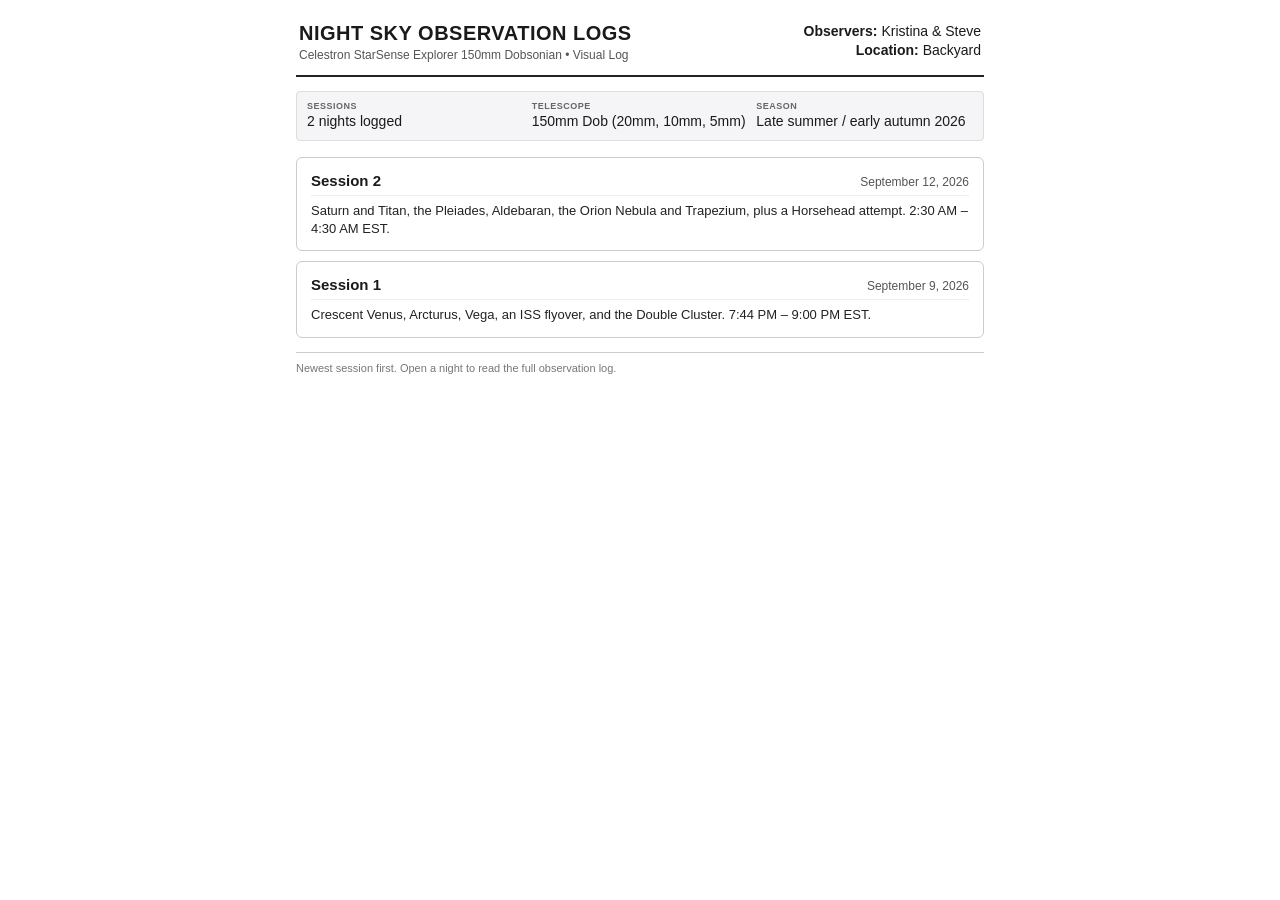
==== index.html @ d37bc0c3 "Add Pages index and correct session observation times. Co-authored-by: Cursor <cursoragent@cursor.co" ====
<!DOCTYPE html>
<html lang="en">
<head>
<meta charset="UTF-8">
<meta name="viewport" content="width=device-width, initial-scale=1">
<title>Backyard Stargazing Logs</title>
<style>
  * { box-sizing: border-box; }
  body {
    font-family: -apple-system, BlinkMacSystemFont, "Segoe UI", Roboto, Helvetica, Arial, sans-serif;
    color: #1a1a1a;
    background: #fff;
    margin: 0;
    padding: 16px;
    font-size: 14px;
    line-height: 1.4;
    max-width: 720px;
    margin-left: auto;
    margin-right: auto;
  }
  .header-table {
    width: 100%;
    border-bottom: 2px solid #222;
    padding-bottom: 8px;
    margin-bottom: 14px;
  }
  .title {
    font-size: 20px;
    font-weight: 700;
    letter-spacing: 0.5px;
    text-transform: uppercase;
  }
  .subtitle {
    font-size: 12px;
    color: #555;
  }
  .meta-grid {
    display: grid;
    grid-template-columns: repeat(3, 1fr);
    gap: 8px;
    background: #f5f5f7;
    border: 1px solid #ddd;
    border-radius: 4px;
    padding: 8px 10px;
    margin-bottom: 16px;
  }
  .meta-item strong {
    display: block;
    font-size: 9px;
    text-transform: uppercase;
    color: #666;
    letter-spacing: 0.5px;
  }
  .session {
    display: block;
    text-decoration: none;
    color: inherit;
    border: 1px solid #ccc;
    border-radius: 6px;
    padding: 12px 14px;
    margin-bottom: 10px;
  }
  .session:hover {
    border-color: #888;
    background: #fafafa;
  }
  .session-header {
    display: flex;
    justify-content: space-between;
    align-items: baseline;
    gap: 12px;
    border-bottom: 1px solid #eee;
    padding-bottom: 4px;
    margin-bottom: 6px;
  }
  .session-name {
    font-size: 15px;
    font-weight: 700;
  }
  .session-date {
    font-size: 12px;
    color: #555;
    white-space: nowrap;
  }
  .session-notes {
    font-size: 13px;
    color: #222;
  }
  .footer {
    margin-top: 14px;
    border-top: 1px solid #ccc;
    padding-top: 8px;
    font-size: 11px;
    color: #777;
  }
  @media (max-width: 560px) {
    .meta-grid { grid-template-columns: 1fr; }
    .session-header { flex-direction: column; gap: 2px; }
  }
</style>
</head>
<body>

  <table class="header-table">
    <tr>
      <td>
        <div class="title">Night Sky Observation Logs</div>
        <div class="subtitle">Celestron StarSense Explorer 150mm Dobsonian &bull; Visual Log</div>
      </td>
      <td style="text-align: right;">
        <strong>Observers:</strong> Kristina &amp; Steve<br>
        <strong>Location:</strong> Backyard
      </td>
    </tr>
  </table>

  <div class="meta-grid">
    <div class="meta-item">
      <strong>Sessions</strong>
      2 nights logged
    </div>
    <div class="meta-item">
      <strong>Telescope</strong>
      150mm Dob (20mm, 10mm, 5mm)
    </div>
    <div class="meta-item">
      <strong>Season</strong>
      Late summer / early autumn 2026
    </div>
  </div>

  <a class="session" href="sat-9-12-2026.html">
    <div class="session-header">
      <span class="session-name">Session 2</span>
      <span class="session-date">September 12, 2026</span>
    </div>
    <div class="session-notes">
      Saturn and Titan, the Pleiades, Aldebaran, the Orion Nebula and Trapezium, plus a Horsehead attempt. 2:30 AM – 4:30 AM EST.
    </div>
  </a>

  <a class="session" href="wed-9-9-2026.html">
    <div class="session-header">
      <span class="session-name">Session 1</span>
      <span class="session-date">September 9, 2026</span>
    </div>
    <div class="session-notes">
      Crescent Venus, Arcturus, Vega, an ISS flyover, and the Double Cluster. 7:44 PM – 9:00 PM EST.
    </div>
  </a>

  <div class="footer">
    Newest session first. Open a night to read the full observation log.
  </div>

</body>
</html>
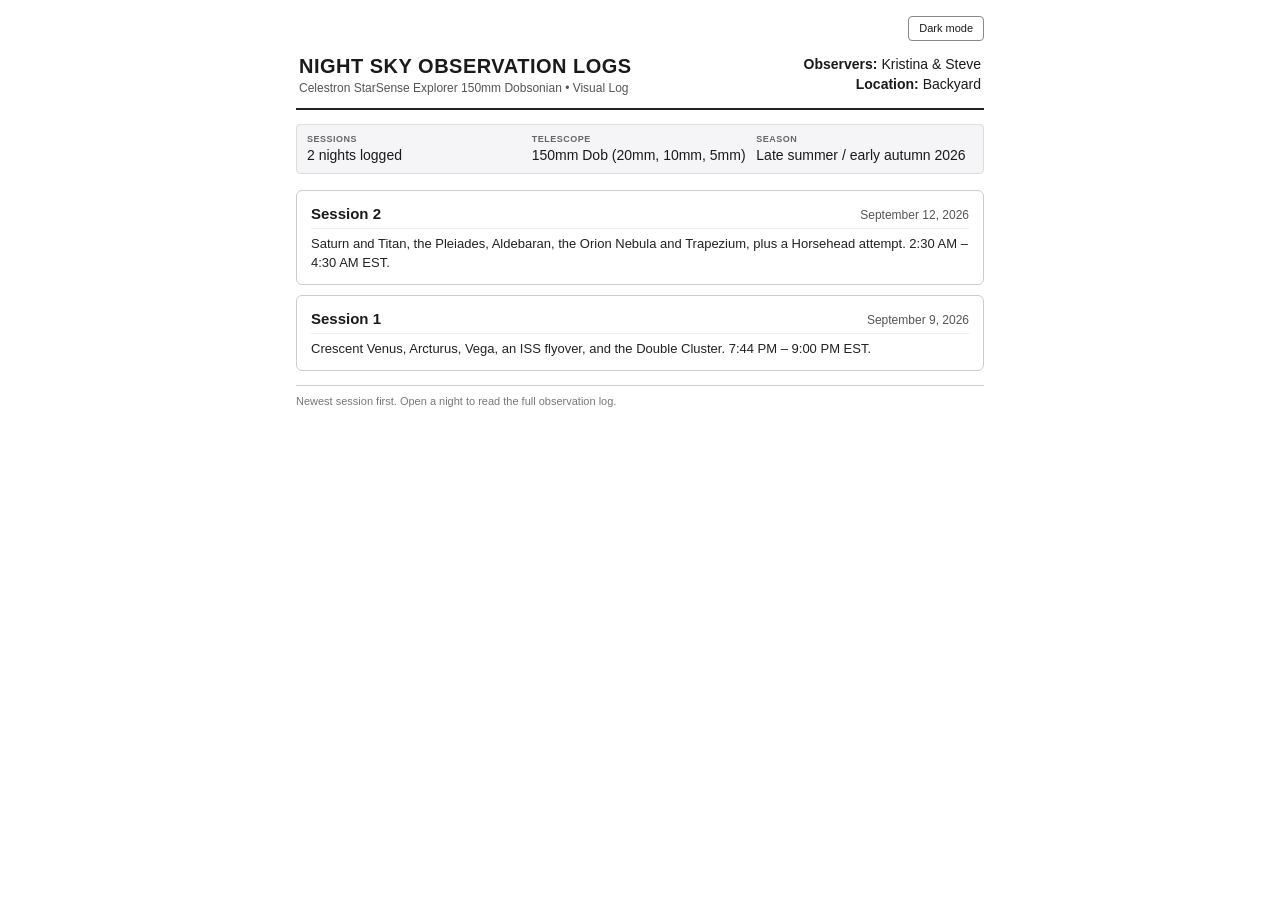
==== commit 25aae70f: "Add dark mode toggle with light-only printing and home links on logs. Co-authored-by: Cursor <cursor" ====
--- a/index.html
+++ b/index.html
@@ -4,12 +4,53 @@
 <meta charset="UTF-8">
 <meta name="viewport" content="width=device-width, initial-scale=1">
 <title>Backyard Stargazing Logs</title>
+<script>
+(function () {
+  try {
+    if (localStorage.getItem("stargazing-theme") === "dark") {
+      document.documentElement.setAttribute("data-theme", "dark");
+    }
+  } catch (e) {}
+})();
+</script>
 <style>
+  :root {
+    --bg: #fff;
+    --fg: #1a1a1a;
+    --muted: #555;
+    --label: #666;
+    --footer: #777;
+    --border: #ccc;
+    --border-strong: #222;
+    --hairline: #eee;
+    --meta-bg: #f5f5f7;
+    --meta-border: #ddd;
+    --hover-bg: #fafafa;
+    --notes: #222;
+    --toggle-bg: #fff;
+    --toggle-border: #888;
+  }
+  [data-theme="dark"] {
+    --bg: #12151c;
+    --fg: #e8eaed;
+    --muted: #9aa0a6;
+    --label: #9aa0a6;
+    --footer: #8b9198;
+    --border: #3a404a;
+    --border-strong: #c5c9d0;
+    --hairline: #2a303a;
+    --meta-bg: #1a1f28;
+    --meta-border: #3a404a;
+    --hover-bg: #1c222c;
+    --notes: #d5d8dc;
+    --toggle-bg: #1a1f28;
+    --toggle-border: #8b9198;
+  }
   * { box-sizing: border-box; }
   body {
     font-family: -apple-system, BlinkMacSystemFont, "Segoe UI", Roboto, Helvetica, Arial, sans-serif;
-    color: #1a1a1a;
-    background: #fff;
+    color: var(--fg);
+    background: var(--bg);
     margin: 0;
     padding: 16px;
     font-size: 14px;
@@ -18,9 +59,27 @@
     margin-left: auto;
     margin-right: auto;
   }
+  .theme-bar {
+    display: flex;
+    justify-content: flex-end;
+    margin-bottom: 8px;
+  }
+  .theme-toggle {
+    font: inherit;
+    font-size: 11px;
+    color: var(--fg);
+    background: var(--toggle-bg);
+    border: 1px solid var(--toggle-border);
+    border-radius: 4px;
+    padding: 4px 10px;
+    cursor: pointer;
+  }
+  .theme-toggle:hover {
+    background: var(--hover-bg);
+  }
   .header-table {
     width: 100%;
-    border-bottom: 2px solid #222;
+    border-bottom: 2px solid var(--border-strong);
     padding-bottom: 8px;
     margin-bottom: 14px;
   }
@@ -32,14 +91,14 @@
   }
   .subtitle {
     font-size: 12px;
-    color: #555;
+    color: var(--muted);
   }
   .meta-grid {
     display: grid;
     grid-template-columns: repeat(3, 1fr);
     gap: 8px;
-    background: #f5f5f7;
-    border: 1px solid #ddd;
+    background: var(--meta-bg);
+    border: 1px solid var(--meta-border);
     border-radius: 4px;
     padding: 8px 10px;
     margin-bottom: 16px;
@@ -48,28 +107,28 @@
     display: block;
     font-size: 9px;
     text-transform: uppercase;
-    color: #666;
+    color: var(--label);
     letter-spacing: 0.5px;
   }
   .session {
     display: block;
     text-decoration: none;
     color: inherit;
-    border: 1px solid #ccc;
+    border: 1px solid var(--border);
     border-radius: 6px;
     padding: 12px 14px;
     margin-bottom: 10px;
   }
   .session:hover {
-    border-color: #888;
-    background: #fafafa;
+    border-color: var(--toggle-border);
+    background: var(--hover-bg);
   }
   .session-header {
     display: flex;
     justify-content: space-between;
     align-items: baseline;
     gap: 12px;
-    border-bottom: 1px solid #eee;
+    border-bottom: 1px solid var(--hairline);
     padding-bottom: 4px;
     margin-bottom: 6px;
   }
@@ -79,27 +138,83 @@
   }
   .session-date {
     font-size: 12px;
-    color: #555;
+    color: var(--muted);
     white-space: nowrap;
   }
   .session-notes {
     font-size: 13px;
-    color: #222;
+    color: var(--notes);
   }
   .footer {
     margin-top: 14px;
-    border-top: 1px solid #ccc;
+    border-top: 1px solid var(--border);
     padding-top: 8px;
     font-size: 11px;
-    color: #777;
-  }
-  @media (max-width: 560px) {
+    color: var(--footer);
+  }
+  @media screen and (max-width: 560px) {
     .meta-grid { grid-template-columns: 1fr; }
     .session-header { flex-direction: column; gap: 2px; }
+  }
+  @media print {
+    @page {
+      size: letter portrait;
+      margin: 0.35in;
+    }
+    :root, [data-theme="dark"] {
+      --bg: #fff !important;
+      --fg: #1a1a1a !important;
+      --muted: #555 !important;
+      --label: #666 !important;
+      --footer: #777 !important;
+      --border: #ccc !important;
+      --border-strong: #222 !important;
+      --hairline: #eee !important;
+      --meta-bg: #f5f5f7 !important;
+      --meta-border: #ddd !important;
+      --hover-bg: #fafafa !important;
+      --notes: #222 !important;
+    }
+    .theme-bar { display: none !important; }
+    body {
+      max-width: none;
+      padding: 0;
+      font-size: 10.5px;
+      background: #fff !important;
+      color: #1a1a1a !important;
+      print-color-adjust: exact;
+      -webkit-print-color-adjust: exact;
+    }
+    .meta-grid {
+      grid-template-columns: repeat(3, 1fr);
+      background: #f5f5f7 !important;
+      border-color: #ddd !important;
+      color: #1a1a1a !important;
+    }
+    .session {
+      border-color: #ccc !important;
+      background: transparent !important;
+      color: #1a1a1a !important;
+    }
+    .session-header {
+      flex-direction: row;
+      border-color: #eee !important;
+    }
+    .session:hover {
+      border-color: #ccc;
+      background: transparent;
+    }
+    .subtitle, .session-date, .footer { color: #555 !important; }
+    .session-notes { color: #222 !important; }
+    .header-table { border-color: #222 !important; }
   }
 </style>
 </head>
 <body>
+
+  <div class="theme-bar">
+    <button type="button" class="theme-toggle" id="theme-toggle" aria-pressed="false">Dark mode</button>
+  </div>
 
   <table class="header-table">
     <tr>
@@ -153,5 +268,52 @@
     Newest session first. Open a night to read the full observation log.
   </div>
 
+<script>
+(function () {
+  var key = "stargazing-theme";
+  var root = document.documentElement;
+  var btn = document.getElementById("theme-toggle");
+  var savedTheme = null;
+
+  function isDark() {
+    return root.getAttribute("data-theme") === "dark";
+  }
+
+  function syncButton() {
+    var dark = isDark();
+    btn.textContent = dark ? "Light mode" : "Dark mode";
+    btn.setAttribute("aria-pressed", dark ? "true" : "false");
+  }
+
+  function setTheme(theme) {
+    if (theme === "dark") {
+      root.setAttribute("data-theme", "dark");
+    } else {
+      root.removeAttribute("data-theme");
+    }
+    try { localStorage.setItem(key, theme); } catch (e) {}
+    syncButton();
+  }
+
+  btn.addEventListener("click", function () {
+    setTheme(isDark() ? "light" : "dark");
+  });
+
+  window.addEventListener("beforeprint", function () {
+    savedTheme = isDark() ? "dark" : "light";
+    root.removeAttribute("data-theme");
+  });
+
+  window.addEventListener("afterprint", function () {
+    if (savedTheme === "dark") {
+      root.setAttribute("data-theme", "dark");
+    }
+    savedTheme = null;
+    syncButton();
+  });
+
+  syncButton();
+})();
+</script>
 </body>
 </html>
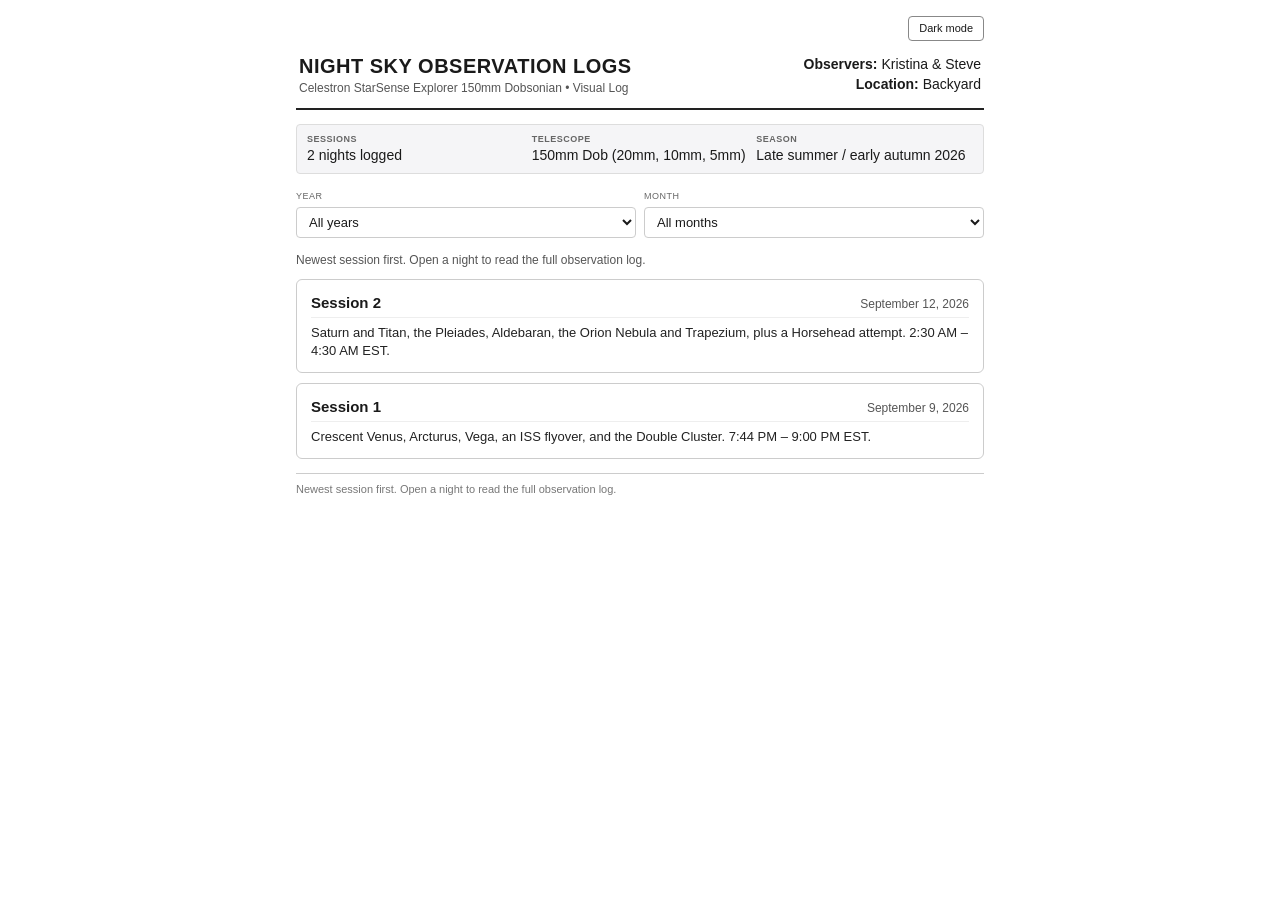
==== commit a776887f: "Add shared assets and wire pages to the new logs layout. Co-authored-by: Cursor <cursoragent@cursor." ====
--- a/index.html
+++ b/index.html
@@ -13,208 +13,9 @@
   } catch (e) {}
 })();
 </script>
-<style>
-  :root {
-    --bg: #fff;
-    --fg: #1a1a1a;
-    --muted: #555;
-    --label: #666;
-    --footer: #777;
-    --border: #ccc;
-    --border-strong: #222;
-    --hairline: #eee;
-    --meta-bg: #f5f5f7;
-    --meta-border: #ddd;
-    --hover-bg: #fafafa;
-    --notes: #222;
-    --toggle-bg: #fff;
-    --toggle-border: #888;
-  }
-  [data-theme="dark"] {
-    --bg: #12151c;
-    --fg: #e8eaed;
-    --muted: #9aa0a6;
-    --label: #9aa0a6;
-    --footer: #8b9198;
-    --border: #3a404a;
-    --border-strong: #c5c9d0;
-    --hairline: #2a303a;
-    --meta-bg: #1a1f28;
-    --meta-border: #3a404a;
-    --hover-bg: #1c222c;
-    --notes: #d5d8dc;
-    --toggle-bg: #1a1f28;
-    --toggle-border: #8b9198;
-  }
-  * { box-sizing: border-box; }
-  body {
-    font-family: -apple-system, BlinkMacSystemFont, "Segoe UI", Roboto, Helvetica, Arial, sans-serif;
-    color: var(--fg);
-    background: var(--bg);
-    margin: 0;
-    padding: 16px;
-    font-size: 14px;
-    line-height: 1.4;
-    max-width: 720px;
-    margin-left: auto;
-    margin-right: auto;
-  }
-  .theme-bar {
-    display: flex;
-    justify-content: flex-end;
-    margin-bottom: 8px;
-  }
-  .theme-toggle {
-    font: inherit;
-    font-size: 11px;
-    color: var(--fg);
-    background: var(--toggle-bg);
-    border: 1px solid var(--toggle-border);
-    border-radius: 4px;
-    padding: 4px 10px;
-    cursor: pointer;
-  }
-  .theme-toggle:hover {
-    background: var(--hover-bg);
-  }
-  .header-table {
-    width: 100%;
-    border-bottom: 2px solid var(--border-strong);
-    padding-bottom: 8px;
-    margin-bottom: 14px;
-  }
-  .title {
-    font-size: 20px;
-    font-weight: 700;
-    letter-spacing: 0.5px;
-    text-transform: uppercase;
-  }
-  .subtitle {
-    font-size: 12px;
-    color: var(--muted);
-  }
-  .meta-grid {
-    display: grid;
-    grid-template-columns: repeat(3, 1fr);
-    gap: 8px;
-    background: var(--meta-bg);
-    border: 1px solid var(--meta-border);
-    border-radius: 4px;
-    padding: 8px 10px;
-    margin-bottom: 16px;
-  }
-  .meta-item strong {
-    display: block;
-    font-size: 9px;
-    text-transform: uppercase;
-    color: var(--label);
-    letter-spacing: 0.5px;
-  }
-  .session {
-    display: block;
-    text-decoration: none;
-    color: inherit;
-    border: 1px solid var(--border);
-    border-radius: 6px;
-    padding: 12px 14px;
-    margin-bottom: 10px;
-  }
-  .session:hover {
-    border-color: var(--toggle-border);
-    background: var(--hover-bg);
-  }
-  .session-header {
-    display: flex;
-    justify-content: space-between;
-    align-items: baseline;
-    gap: 12px;
-    border-bottom: 1px solid var(--hairline);
-    padding-bottom: 4px;
-    margin-bottom: 6px;
-  }
-  .session-name {
-    font-size: 15px;
-    font-weight: 700;
-  }
-  .session-date {
-    font-size: 12px;
-    color: var(--muted);
-    white-space: nowrap;
-  }
-  .session-notes {
-    font-size: 13px;
-    color: var(--notes);
-  }
-  .footer {
-    margin-top: 14px;
-    border-top: 1px solid var(--border);
-    padding-top: 8px;
-    font-size: 11px;
-    color: var(--footer);
-  }
-  @media screen and (max-width: 560px) {
-    .meta-grid { grid-template-columns: 1fr; }
-    .session-header { flex-direction: column; gap: 2px; }
-  }
-  @media print {
-    @page {
-      size: letter portrait;
-      margin: 0.35in;
-    }
-    :root, [data-theme="dark"] {
-      --bg: #fff !important;
-      --fg: #1a1a1a !important;
-      --muted: #555 !important;
-      --label: #666 !important;
-      --footer: #777 !important;
-      --border: #ccc !important;
-      --border-strong: #222 !important;
-      --hairline: #eee !important;
-      --meta-bg: #f5f5f7 !important;
-      --meta-border: #ddd !important;
-      --hover-bg: #fafafa !important;
-      --notes: #222 !important;
-    }
-    .theme-bar { display: none !important; }
-    body {
-      max-width: none;
-      padding: 0;
-      font-size: 10.5px;
-      background: #fff !important;
-      color: #1a1a1a !important;
-      print-color-adjust: exact;
-      -webkit-print-color-adjust: exact;
-    }
-    .meta-grid {
-      grid-template-columns: repeat(3, 1fr);
-      background: #f5f5f7 !important;
-      border-color: #ddd !important;
-      color: #1a1a1a !important;
-    }
-    .session {
-      border-color: #ccc !important;
-      background: transparent !important;
-      color: #1a1a1a !important;
-    }
-    .session-header {
-      flex-direction: row;
-      border-color: #eee !important;
-    }
-    .session:hover {
-      border-color: #ccc;
-      background: transparent;
-    }
-    .subtitle, .session-date, .footer { color: #555 !important; }
-    .session-notes { color: #222 !important; }
-    .header-table { border-color: #222 !important; }
-  }
-</style>
+<link rel="stylesheet" href="assets/css/styles.css">
 </head>
-<body>
-
-  <div class="theme-bar">
-    <button type="button" class="theme-toggle" id="theme-toggle" aria-pressed="false">Dark mode</button>
-  </div>
+<body data-page="index">
 
   <table class="header-table">
     <tr>
@@ -232,7 +33,7 @@
   <div class="meta-grid">
     <div class="meta-item">
       <strong>Sessions</strong>
-      2 nights logged
+      <span id="session-count">Loading…</span>
     </div>
     <div class="meta-item">
       <strong>Telescope</strong>
@@ -244,76 +45,30 @@
     </div>
   </div>
 
-  <a class="session" href="sat-9-12-2026.html">
-    <div class="session-header">
-      <span class="session-name">Session 2</span>
-      <span class="session-date">September 12, 2026</span>
+  <div class="filters" aria-label="Filter sessions">
+    <div class="filter-field">
+      <label for="filter-year">Year</label>
+      <select id="filter-year">
+        <option value="">All years</option>
+      </select>
     </div>
-    <div class="session-notes">
-      Saturn and Titan, the Pleiades, Aldebaran, the Orion Nebula and Trapezium, plus a Horsehead attempt. 2:30 AM – 4:30 AM EST.
+    <div class="filter-field">
+      <label for="filter-month">Month</label>
+      <select id="filter-month">
+        <option value="">All months</option>
+      </select>
     </div>
-  </a>
+  </div>
 
-  <a class="session" href="wed-9-9-2026.html">
-    <div class="session-header">
-      <span class="session-name">Session 1</span>
-      <span class="session-date">September 9, 2026</span>
-    </div>
-    <div class="session-notes">
-      Crescent Venus, Arcturus, Vega, an ISS flyover, and the Double Cluster. 7:44 PM – 9:00 PM EST.
-    </div>
-  </a>
+  <div class="session-status" id="session-status">Loading sessions…</div>
+  <div id="session-list"></div>
 
   <div class="footer">
     Newest session first. Open a night to read the full observation log.
   </div>
 
-<script>
-(function () {
-  var key = "stargazing-theme";
-  var root = document.documentElement;
-  var btn = document.getElementById("theme-toggle");
-  var savedTheme = null;
-
-  function isDark() {
-    return root.getAttribute("data-theme") === "dark";
-  }
-
-  function syncButton() {
-    var dark = isDark();
-    btn.textContent = dark ? "Light mode" : "Dark mode";
-    btn.setAttribute("aria-pressed", dark ? "true" : "false");
-  }
-
-  function setTheme(theme) {
-    if (theme === "dark") {
-      root.setAttribute("data-theme", "dark");
-    } else {
-      root.removeAttribute("data-theme");
-    }
-    try { localStorage.setItem(key, theme); } catch (e) {}
-    syncButton();
-  }
-
-  btn.addEventListener("click", function () {
-    setTheme(isDark() ? "light" : "dark");
-  });
-
-  window.addEventListener("beforeprint", function () {
-    savedTheme = isDark() ? "dark" : "light";
-    root.removeAttribute("data-theme");
-  });
-
-  window.addEventListener("afterprint", function () {
-    if (savedTheme === "dark") {
-      root.setAttribute("data-theme", "dark");
-    }
-    savedTheme = null;
-    syncButton();
-  });
-
-  syncButton();
-})();
-</script>
+<script src="assets/js/theme.js"></script>
+<script src="assets/js/sessions.js"></script>
+<script src="assets/js/index.js"></script>
 </body>
 </html>
--- a/assets/css/styles.css
+++ b/assets/css/styles.css
@@ -0,0 +1,595 @@
+:root {
+  --bg: #fff;
+  --fg: #1a1a1a;
+  --muted: #555;
+  --label: #666;
+  --footer: #777;
+  --border: #ccc;
+  --border-strong: #222;
+  --hairline: #eee;
+  --meta-bg: #f5f5f7;
+  --meta-border: #ddd;
+  --hover-bg: #fafafa;
+  --notes: #222;
+  --notes-strong: #111;
+  --sketch-border: #333;
+  --sketch-bg: #0d1117;
+  --sketch-dash: #ddd;
+  --toggle-bg: #fff;
+  --toggle-border: #888;
+}
+
+[data-theme="dark"] {
+  --bg: #12151c;
+  --fg: #e8eaed;
+  --muted: #9aa0a6;
+  --label: #9aa0a6;
+  --footer: #8b9198;
+  --border: #3a404a;
+  --border-strong: #c5c9d0;
+  --hairline: #2a303a;
+  --meta-bg: #1a1f28;
+  --meta-border: #3a404a;
+  --hover-bg: #1c222c;
+  --notes: #d5d8dc;
+  --notes-strong: #f0f2f5;
+  --sketch-border: #8b9198;
+  --sketch-bg: #0d1117;
+  --sketch-dash: #3a404a;
+  --toggle-bg: #1a1f28;
+  --toggle-border: #8b9198;
+}
+
+body[data-sketch="light"] {
+  --sketch-bg: #fafafa;
+}
+
+html[data-theme="dark"] body[data-sketch="light"] {
+  --sketch-bg: #0d1117;
+}
+
+* {
+  box-sizing: border-box;
+}
+
+body {
+  font-family: -apple-system, BlinkMacSystemFont, "Segoe UI", Roboto, Helvetica, Arial, sans-serif;
+  color: var(--fg);
+  background: var(--bg);
+  margin: 0;
+  line-height: 1.4;
+}
+
+body[data-page="index"] {
+  padding: 16px;
+  font-size: 14px;
+  max-width: 720px;
+  margin-left: auto;
+  margin-right: auto;
+}
+
+body[data-page="log"] {
+  padding: 8px;
+  font-size: 10.5px;
+  line-height: 1.35;
+}
+
+.theme-bar {
+  display: flex;
+  justify-content: space-between;
+  align-items: center;
+  gap: 8px;
+  margin-bottom: 8px;
+}
+
+body[data-page="index"] .theme-bar {
+  justify-content: flex-end;
+}
+
+.theme-bar-spacer {
+  flex: 1;
+}
+
+.home-link {
+  display: inline-flex;
+  align-items: center;
+  justify-content: center;
+  width: 28px;
+  height: 28px;
+  color: var(--fg);
+  border: 1px solid var(--toggle-border);
+  border-radius: 4px;
+  background: var(--toggle-bg);
+  text-decoration: none;
+}
+
+.home-link:hover {
+  background: var(--hover-bg);
+}
+
+.home-link svg {
+  width: 14px;
+  height: 14px;
+  fill: none;
+  stroke: currentColor;
+  stroke-width: 2;
+  stroke-linecap: round;
+  stroke-linejoin: round;
+}
+
+.theme-toggle {
+  font: inherit;
+  font-size: 11px;
+  color: var(--fg);
+  background: var(--toggle-bg);
+  border: 1px solid var(--toggle-border);
+  border-radius: 4px;
+  padding: 4px 10px;
+  cursor: pointer;
+}
+
+body[data-page="log"] .theme-toggle {
+  font-size: 10px;
+  padding: 3px 8px;
+}
+
+.theme-toggle:hover {
+  background: var(--hover-bg);
+}
+
+.header-table {
+  width: 100%;
+  border-bottom: 2px solid var(--border-strong);
+  padding-bottom: 8px;
+  margin-bottom: 14px;
+}
+
+body[data-page="log"] .header-table {
+  padding-bottom: 4px;
+  margin-bottom: 8px;
+}
+
+.title {
+  font-size: 20px;
+  font-weight: 700;
+  letter-spacing: 0.5px;
+  text-transform: uppercase;
+}
+
+body[data-page="log"] .title {
+  font-size: 17px;
+}
+
+.subtitle {
+  font-size: 12px;
+  color: var(--muted);
+}
+
+body[data-page="log"] .subtitle {
+  font-size: 10.5px;
+}
+
+.meta-grid {
+  display: grid;
+  grid-template-columns: repeat(3, 1fr);
+  gap: 8px;
+  background: var(--meta-bg);
+  border: 1px solid var(--meta-border);
+  border-radius: 4px;
+  padding: 8px 10px;
+  margin-bottom: 16px;
+}
+
+body[data-page="log"] .meta-grid {
+  grid-template-columns: repeat(4, 1fr);
+  gap: 6px;
+  padding: 6px 10px;
+  margin-bottom: 8px;
+}
+
+.meta-item strong {
+  display: block;
+  font-size: 9px;
+  text-transform: uppercase;
+  color: var(--label);
+  letter-spacing: 0.5px;
+}
+
+body[data-page="log"] .meta-item strong {
+  font-size: 8.5px;
+}
+
+.filters {
+  display: grid;
+  grid-template-columns: repeat(2, 1fr);
+  gap: 8px;
+  margin-bottom: 14px;
+}
+
+.filter-field label {
+  display: block;
+  font-size: 9px;
+  text-transform: uppercase;
+  letter-spacing: 0.5px;
+  color: var(--label);
+  margin-bottom: 4px;
+}
+
+.filter-field select {
+  width: 100%;
+  font: inherit;
+  font-size: 13px;
+  color: var(--fg);
+  background: var(--toggle-bg);
+  border: 1px solid var(--border);
+  border-radius: 4px;
+  padding: 6px 8px;
+}
+
+.session-status {
+  font-size: 12px;
+  color: var(--muted);
+  margin-bottom: 10px;
+}
+
+.session {
+  display: block;
+  text-decoration: none;
+  color: inherit;
+  border: 1px solid var(--border);
+  border-radius: 6px;
+  padding: 12px 14px;
+  margin-bottom: 10px;
+}
+
+.session:hover {
+  border-color: var(--toggle-border);
+  background: var(--hover-bg);
+}
+
+.session-header {
+  display: flex;
+  justify-content: space-between;
+  align-items: baseline;
+  gap: 12px;
+  border-bottom: 1px solid var(--hairline);
+  padding-bottom: 4px;
+  margin-bottom: 6px;
+}
+
+.session-name {
+  font-size: 15px;
+  font-weight: 700;
+}
+
+.session-date {
+  font-size: 12px;
+  color: var(--muted);
+  white-space: nowrap;
+}
+
+.session-notes {
+  font-size: 13px;
+  color: var(--notes);
+}
+
+.empty-state {
+  border: 1px dashed var(--border);
+  border-radius: 6px;
+  padding: 16px;
+  color: var(--muted);
+  font-size: 13px;
+}
+
+.log-entry {
+  display: grid;
+  grid-template-columns: 80px 1fr;
+  gap: 10px;
+  border: 1px solid var(--border);
+  border-radius: 5px;
+  padding: 6px 8px;
+  margin-bottom: 6px;
+  page-break-inside: avoid;
+}
+
+.sketch-col {
+  display: flex;
+  flex-direction: column;
+  align-items: center;
+  justify-content: center;
+  border-right: 1px dashed var(--sketch-dash);
+  padding-right: 6px;
+}
+
+.sketch-circle {
+  width: 62px;
+  height: 62px;
+  border: 1.2px solid var(--sketch-border);
+  border-radius: 50%;
+  display: flex;
+  align-items: center;
+  justify-content: center;
+  background: var(--sketch-bg);
+  position: relative;
+  overflow: hidden;
+}
+
+.sketch-label {
+  font-size: 7.5px;
+  text-transform: uppercase;
+  color: var(--footer);
+  margin-top: 3px;
+}
+
+.details-col {
+  display: flex;
+  flex-direction: column;
+  justify-content: center;
+}
+
+.target-header {
+  display: flex;
+  justify-content: space-between;
+  align-items: baseline;
+  border-bottom: 1px solid var(--hairline);
+  padding-bottom: 2px;
+  margin-bottom: 3px;
+}
+
+.target-name {
+  font-size: 12px;
+  font-weight: 700;
+}
+
+.target-specs {
+  font-size: 9.5px;
+  color: var(--muted);
+}
+
+.notes {
+  font-size: 10px;
+  color: var(--notes);
+}
+
+.notes strong {
+  color: var(--notes-strong);
+}
+
+.footer {
+  margin-top: 14px;
+  border-top: 1px solid var(--border);
+  padding-top: 8px;
+  font-size: 11px;
+  color: var(--footer);
+}
+
+body[data-page="log"] .footer {
+  margin-top: 6px;
+  padding-top: 4px;
+  display: flex;
+  justify-content: space-between;
+  font-size: 8.5px;
+}
+
+@media screen and (max-width: 560px) {
+  body[data-page="log"] {
+    padding: 16px;
+    font-size: 14px;
+    line-height: 1.4;
+  }
+
+  .theme-toggle {
+    font-size: 11px;
+    padding: 4px 10px;
+  }
+
+  body[data-page="log"] .title {
+    font-size: 18px;
+  }
+
+  body[data-page="log"] .subtitle {
+    font-size: 12px;
+  }
+
+  .meta-grid,
+  body[data-page="log"] .meta-grid,
+  .filters {
+    grid-template-columns: 1fr;
+  }
+
+  body[data-page="log"] .meta-grid {
+    gap: 8px;
+    padding: 8px 10px;
+    margin-bottom: 14px;
+  }
+
+  body[data-page="log"] .meta-item strong {
+    font-size: 9px;
+  }
+
+  .session-header {
+    flex-direction: column;
+    gap: 2px;
+  }
+
+  .log-entry {
+    grid-template-columns: 1fr;
+    gap: 8px;
+    padding: 12px 14px;
+    margin-bottom: 10px;
+  }
+
+  .sketch-col {
+    border-right: none;
+    border-bottom: 1px dashed var(--sketch-dash);
+    padding-right: 0;
+    padding-bottom: 8px;
+  }
+
+  .target-header {
+    flex-direction: column;
+    gap: 2px;
+    align-items: flex-start;
+  }
+
+  .target-name {
+    font-size: 15px;
+  }
+
+  .target-specs {
+    font-size: 12px;
+  }
+
+  .notes {
+    font-size: 13px;
+  }
+
+  body[data-page="log"] .footer {
+    flex-direction: column;
+    gap: 4px;
+    font-size: 11px;
+  }
+}
+
+@page {
+  size: letter portrait;
+  margin: 0.35in;
+}
+
+@media print {
+  :root,
+  [data-theme="dark"] {
+    --bg: #fff !important;
+    --fg: #1a1a1a !important;
+    --muted: #555 !important;
+    --label: #666 !important;
+    --footer: #777 !important;
+    --border: #ccc !important;
+    --border-strong: #222 !important;
+    --hairline: #eee !important;
+    --meta-bg: #f5f5f7 !important;
+    --meta-border: #ddd !important;
+    --hover-bg: #fafafa !important;
+    --notes: #222 !important;
+    --notes-strong: #111 !important;
+    --sketch-border: #333 !important;
+    --sketch-bg: #0d1117 !important;
+    --sketch-dash: #ddd !important;
+  }
+
+  body[data-sketch="light"] {
+    --sketch-bg: #fafafa !important;
+  }
+
+  .theme-bar,
+  .filters,
+  .session-status {
+    display: none !important;
+  }
+
+  body {
+    background: #fff !important;
+    color: #1a1a1a !important;
+    print-color-adjust: exact;
+    -webkit-print-color-adjust: exact;
+  }
+
+  body[data-page="index"] {
+    max-width: none;
+    padding: 0;
+    font-size: 10.5px;
+  }
+
+  body[data-page="log"] {
+    padding: 0;
+    font-size: 10.5px;
+    line-height: 1.35;
+  }
+
+  .meta-grid {
+    background: #f5f5f7 !important;
+    border-color: #ddd !important;
+    color: #1a1a1a !important;
+  }
+
+  body[data-page="index"] .meta-grid {
+    grid-template-columns: repeat(3, 1fr);
+  }
+
+  body[data-page="log"] .meta-grid {
+    grid-template-columns: repeat(4, 1fr);
+  }
+
+  .session {
+    border-color: #ccc !important;
+    background: transparent !important;
+    color: #1a1a1a !important;
+  }
+
+  .session-header {
+    flex-direction: row;
+    border-color: #eee !important;
+  }
+
+  .session:hover {
+    border-color: #ccc;
+    background: transparent;
+  }
+
+  .log-entry {
+    grid-template-columns: 80px 1fr;
+    border-color: #ccc !important;
+    background: transparent !important;
+  }
+
+  .sketch-col {
+    border-right: 1px dashed #ddd;
+    border-bottom: none;
+    padding-right: 6px;
+    padding-bottom: 0;
+  }
+
+  .sketch-circle {
+    border-color: #333 !important;
+  }
+
+  body[data-sketch="light"] .sketch-circle {
+    background: #fafafa !important;
+  }
+
+  body:not([data-sketch="light"]) .sketch-circle {
+    background: #0d1117 !important;
+  }
+
+  .target-header {
+    flex-direction: row;
+    align-items: baseline;
+    border-color: #eee !important;
+  }
+
+  .subtitle,
+  .session-date,
+  .target-specs,
+  .sketch-label,
+  .footer {
+    color: #555 !important;
+  }
+
+  .session-notes,
+  .notes {
+    color: #222 !important;
+  }
+
+  .notes strong {
+    color: #111 !important;
+  }
+
+  .header-table {
+    border-color: #222 !important;
+  }
+
+  body[data-page="log"] .footer {
+    flex-direction: row;
+    border-color: #ccc !important;
+  }
+}
